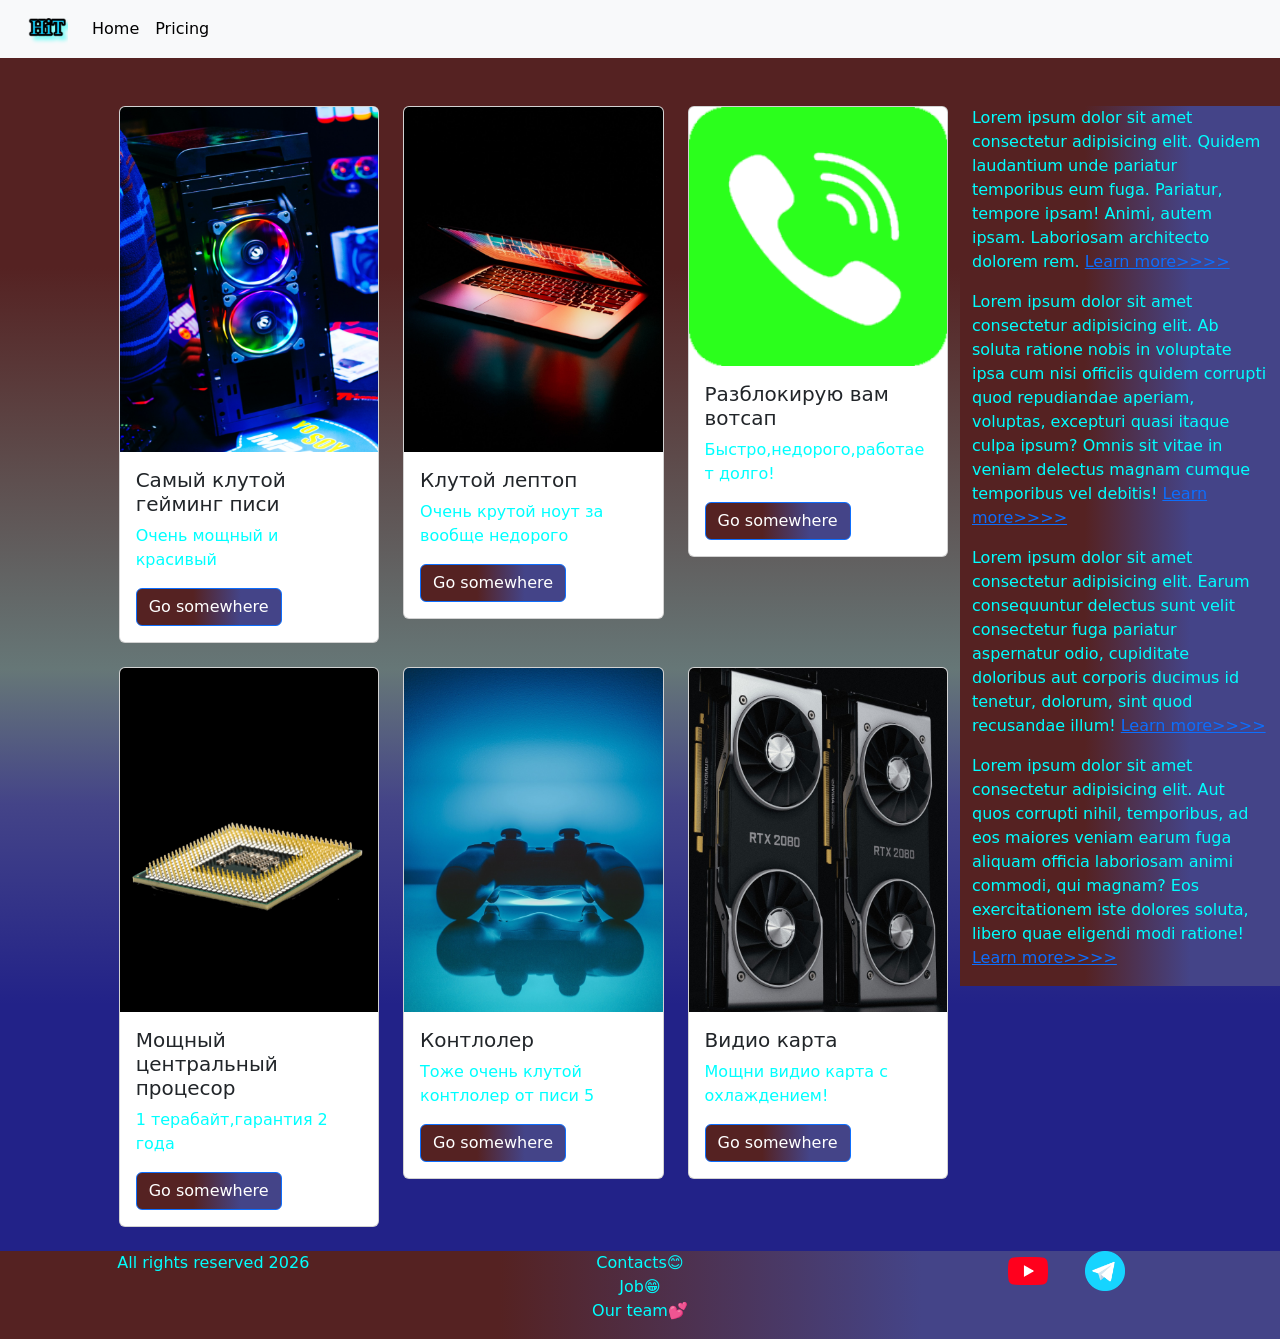
==== pricing.html @ a3986e20 "Add files via upload" ====
<!DOCTYPE html>
<html lang="en">

<head>
    <meta charset="UTF-8">
    <meta name="viewport" content="width=device-width, initial-scale=1.0">
    <title>Document</title>
    <link href="https://cdn.jsdelivr.net/npm/bootstrap@5.3.8/dist/css/bootstrap.min.css" rel="stylesheet"
        integrity="sha384-sRIl4kxILFvY47J16cr9ZwB07vP4J8+LH7qKQnuqkuIAvNWLzeN8tE5YBujZqJLB" crossorigin="anonymous">
    <link rel="stylesheet" href="sourse/styles/mycss.css">
</head>

<body>
    <header>
        <nav class="navbar navbar-expand-lg bg-body-tertiary">
            <div class="container-fluid">
                <a class=navbar-brand href="#"></a>
                <a class="navbar-brand" href="/"><img src="sourse/images/logo.png" alt=""></a>
                <button class="navbar-toggler" type="button" data-bs-toggle="collapse" data-bs-target="#navbarNav"
                    aria-controls="navbarNav" aria-expanded="false" aria-label="Toggle navigation">
                    <span class="navbar-toggler-icon"></span>
                </button>
                <div class="collapse navbar-collapse" id="navbarNav">
                    <ul class="navbar-nav">
                        <li class="nav-item">
                            <a class="nav-link active" aria-current="page" href="/">Home</a>
                        </li>
                        <li class="nav-item">
                            <a class="nav-link active" href="pricing.html">Pricing</a>
                        </li>
                    </ul>
                </div>
            </div>
        </nav>
    </header>

    <section>
        <div class="container-fluid mt-4">
            <div class="row">
                <div class="col-lg-1"></div>
                <div class="col-lg-8 col-md-12">
                    <div class="row">
                        <div class="col-lg-4 col-md-6 mt-4">
                            <div class="card">
                                <img src="sourse/images/gaming pc.png" class="card-img-top" alt="...">
                                <div class="card-body">
                                    <h5 class="card-title">Самый клутой гейминг писи</h5>
                                    <p class="card-text">Очень мощный и красивый</p>
                                    <a href="#" class="btn btn-primary">Go somewhere</a>
                                </div>
                            </div>
                        </div>
                        <div class="col-lg-4 col-md-6 mt-4">
                            <div class="card">
                                <img src="sourse/images/laptop.png" class="card-img-top" alt="...">
                                <div class="card-body">
                                    <h5 class="card-title">Клутой лептоп</h5>
                                    <p class="card-text">Очень крутой ноут за вообще недорого</p>
                                    <a href="#" class="btn btn-primary">Go somewhere</a>
                                </div>
                            </div>
                        </div>
                        <div class="col-lg-4 col-md-6 mt-4">
                            <div class="card">
                                <img src="sourse/images/phone.png" class="card-img-top" alt="...">
                                <div class="card-body">
                                    <h5 class="card-title">Разблокирую вам вотсап</h5>
                                    <p class="card-text">Быстро,недорого,работает долго!</p>
                                    <a href="#" class="btn btn-primary">Go somewhere</a>
                                </div>
                            </div>
                        </div>
                        <div class="col-lg-4 col-md-6 mt-4">
                            <div class="card">
                                <img src="sourse/images/cpu.png" class="card-img-top" alt="...">
                                <div class="card-body">
                                    <h5 class="card-title">Мощный центральный процесор</h5>
                                    <p class="card-text">1 терабайт,гарантия 2 года</p>
                                    <a href="#" class="btn btn-primary">Go somewhere</a>
                                </div>
                            </div>
                        </div>

                        <div class="col-lg-4 col-md-6 mt-4">
                            <div class="card">
                                <img src="sourse/images/controller.png" class="card-img-top" alt="...">
                                <div class="card-body">
                                    <h5 class="card-title">Контлолер</h5>
                                    <p class="card-text">Тоже очень клутой контлолер от писи 5</p>
                                    <a href="#" class="btn btn-primary">Go somewhere</a>
                                </div>
                            </div>
                        </div>
                        <div class="col-lg-4 col-md-6 mt-4">
                            <div class="card">
                                <img src="sourse/images/gpu.png" class="card-img-top" alt="...">
                                <div class="card-body">
                                    <h5 class="card-title">Видио карта</h5>
                                    <p class="card-text">Мощни видио карта с охлаждением!</p>
                                    <a href="#" class="btn btn-primary">Go somewhere</a>
                                </div>
                            </div>
                        </div>
                    </div>

                </div>
                <div class="col-lg-3 col-md-12 mt-4">
                    <div class="row">
                        <div class="col-lg-12 sidebar">
                            <p>Lorem ipsum dolor sit amet consectetur adipisicing elit. Quidem laudantium unde pariatur
                                temporibus eum fuga. Pariatur, tempore ipsam! Animi, autem ipsam. Laboriosam architecto
                                dolorem rem. <a href="#">Learn more>>>></a></p>
                        </div>
                        <div class="col-lg-12 sidebar">
                            <p>Lorem ipsum dolor sit amet consectetur adipisicing elit. Ab soluta ratione nobis in
                                voluptate
                                ipsa cum nisi officiis quidem corrupti quod repudiandae aperiam, voluptas, excepturi
                                quasi
                                itaque culpa ipsum? Omnis sit vitae in veniam delectus magnam cumque temporibus vel
                                debitis!
                                <a href="#">Learn more>>>></a>
                            </p>
                        </div>
                        <div class="col-lg-12 sidebar">
                            <p>Lorem ipsum dolor sit amet consectetur adipisicing elit. Earum consequuntur delectus sunt
                                velit consectetur fuga pariatur aspernatur odio, cupiditate doloribus aut corporis
                                ducimus
                                id tenetur, dolorum, sint quod recusandae illum! <a href="#">Learn more>>>></a></p>
                        </div>
                        <div class="col-lg-12 sidebar">
                            <p>Lorem ipsum dolor sit amet consectetur adipisicing elit. Aut quos corrupti nihil,
                                temporibus,
                                ad eos maiores veniam earum fuga aliquam officia laboriosam animi commodi, qui magnam?
                                Eos
                                exercitationem iste dolores soluta, libero quae eligendi modi ratione! <a href="#">Learn
                                    more>>>></a></p>
                        </div>
                    </div>

                </div>

            </div>
        </div>
    </section>

     <footer class="mt-4">


        <div class="container-fluid">
            <div class="row">
                <div class="col-lg-4 col-md-12 text-center footer-text">
                    <p> All rights reserved 2026</p>
                </div>
                <div class="col-lg-4 col-md-12 text-center footer-text">
                    <p>Contacts😊<br>Job😁 <br>Our team💕</p>
                </div>
                <div class="col-lg-4 col-md-12 text-center footer-text">
                    <a href="https://www.youtube.com/@%D1%87%D1%82%D0%BE%D0%BF%D0%B8%D1%81%D0%B0%D1%82%D1%8C-%D1%87%D1%82%D0%BE"><img style="width:40px; margin-inline:1em;" src="sourse/images/yt.png" alt=""></a>
                    <a href="https://www.youtube.com/watch?v=dQw4w9WgXcQ&list=RDdQw4w9WgXcQ&start_radio=1"><img style="width:40px; margin-inline:1em;" src="sourse/images/tg.png" alt=""></a>
                </div>
            </div>
        </div>
    </footer>

    <script src="https://cdn.jsdelivr.net/npm/bootstrap@5.3.8/dist/js/bootstrap.bundle.min.js"
        integrity="sha384-FKyoEForCGlyvwx9Hj09JcYn3nv7wiPVlz7YYwJrWVcXK/BmnVDxM+D2scQbITxI"
        crossorigin="anonymous"></script>
</body>

</html>
---- sourse/styles/mycss.css ----
.nav-link {
    color: gray;
}

.bgvideo {
    width: 100%;
    height: 70vh;
    position: relative;
    display: flex;
    justify-content: center;
    align-items: center;
}

.bgvideo video {
    width: 100%;
    height: 70vh;
    position: absolute;
    top: 0;
    left: 0;
    object-fit: cover;
    z-index: 1;
}
.effect{
      width: 100%;
    height: 70vh;
    position: absolute;
    top: 0;
    left: 0;
    object-fit: cover;
    z-index: 2;
    background-color: rgba(0,0,0,0.4);
}

.video-text {
    color: aquamarine;
    z-index: 3;
}

.navbar-brand>img {
    width: 40px;
}

.navbar-nav.nav-link.active {
    color: blue;
}

body {
    background: linear-gradient(0deg, #228 25%, #448 40%, #677 50%, #522 80%);
}

.sidebar {
    color: aqua;
    background: linear-gradient(90deg, #522 39%, #448 72%);
}

p {
    color: cyan;
}

.center {
    color: aqua;
    margin: auto auto;
}

@media (max-width: 755px) {
    .carousel-indicator {
        display: none;
    }
}

footer {
    background: linear-gradient(90deg, #522 39%, #448 72%);
    ;
}

.btn-primary {
    background: linear-gradient(90deg, #522 39%, #448 72%);
    margin-inline: auto;
    
}
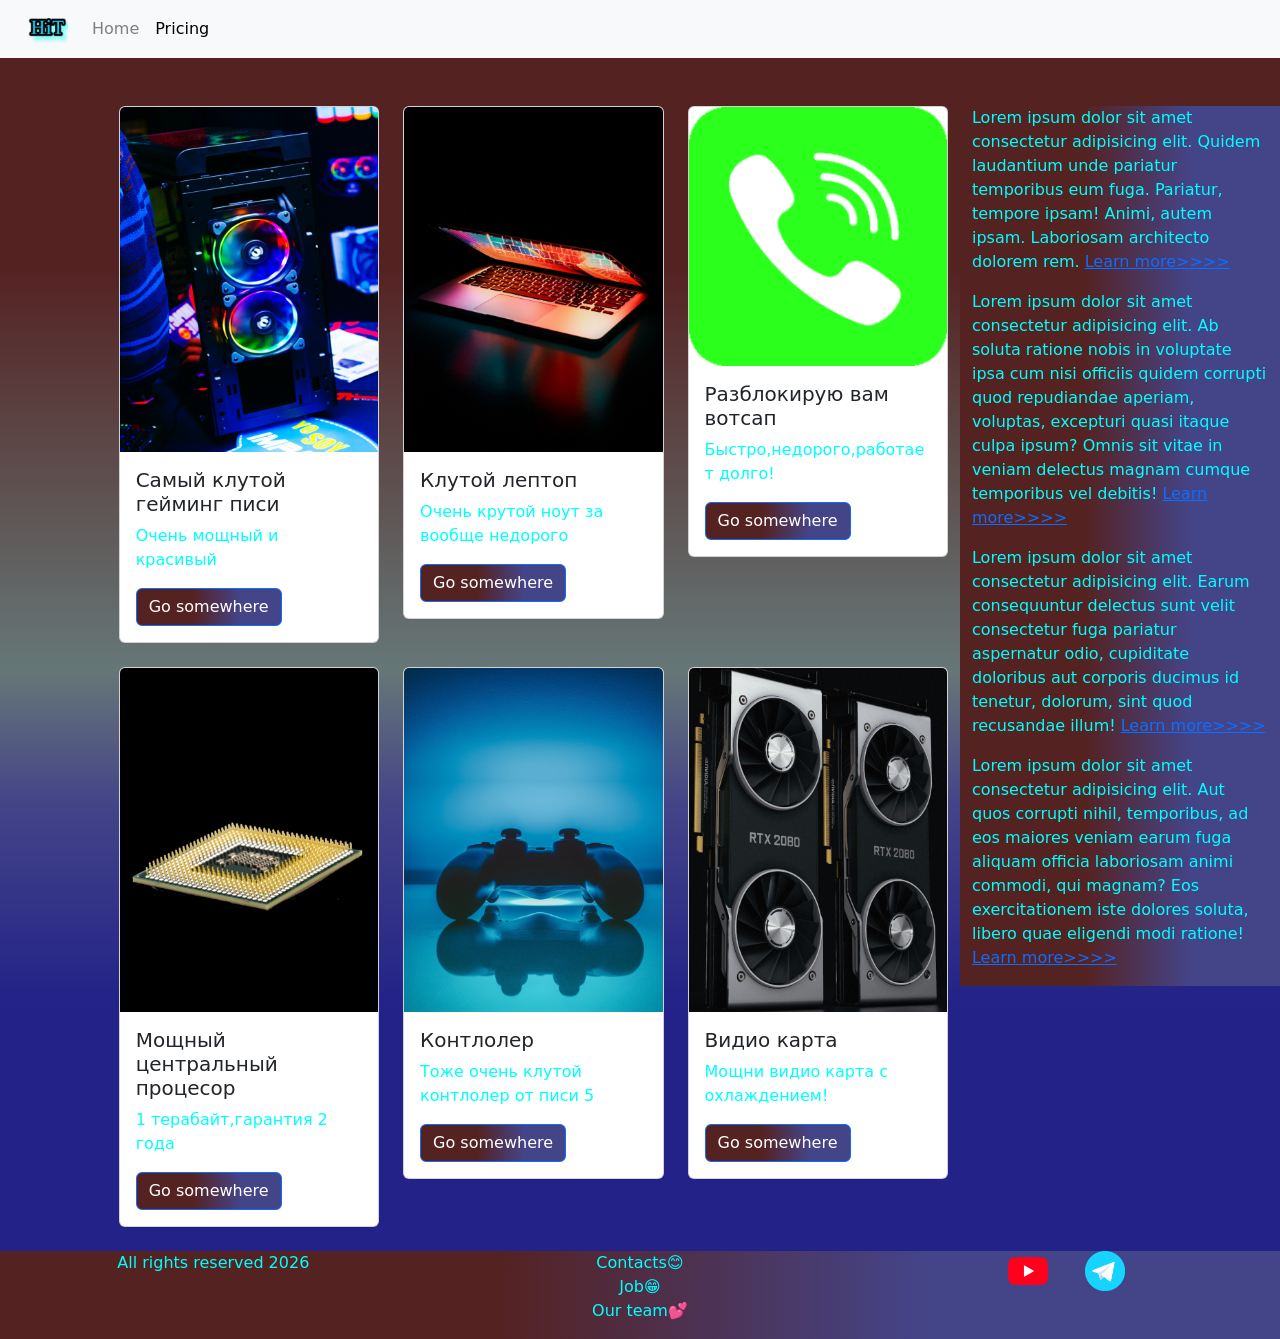
==== commit 1a3c9112: "Update pricing.html" ====
--- a/pricing.html
+++ b/pricing.html
@@ -15,7 +15,7 @@
         <nav class="navbar navbar-expand-lg bg-body-tertiary">
             <div class="container-fluid">
                 <a class=navbar-brand href="#"></a>
-                <a class="navbar-brand" href="/"><img src="sourse/images/logo.png" alt=""></a>
+                <a class="navbar-brand" href="index.html"><img src="sourse/images/logo.png" alt=""></a>
                 <button class="navbar-toggler" type="button" data-bs-toggle="collapse" data-bs-target="#navbarNav"
                     aria-controls="navbarNav" aria-expanded="false" aria-label="Toggle navigation">
                     <span class="navbar-toggler-icon"></span>
@@ -23,7 +23,7 @@
                 <div class="collapse navbar-collapse" id="navbarNav">
                     <ul class="navbar-nav">
                         <li class="nav-item">
-                            <a class="nav-link active" aria-current="page" href="/">Home</a>
+                            <a class="nav-link" aria-current="page" href="index.html">Home</a>
                         </li>
                         <li class="nav-item">
                             <a class="nav-link active" href="pricing.html">Pricing</a>
@@ -167,4 +167,4 @@
         crossorigin="anonymous"></script>
 </body>
 
-</html>+</html>
